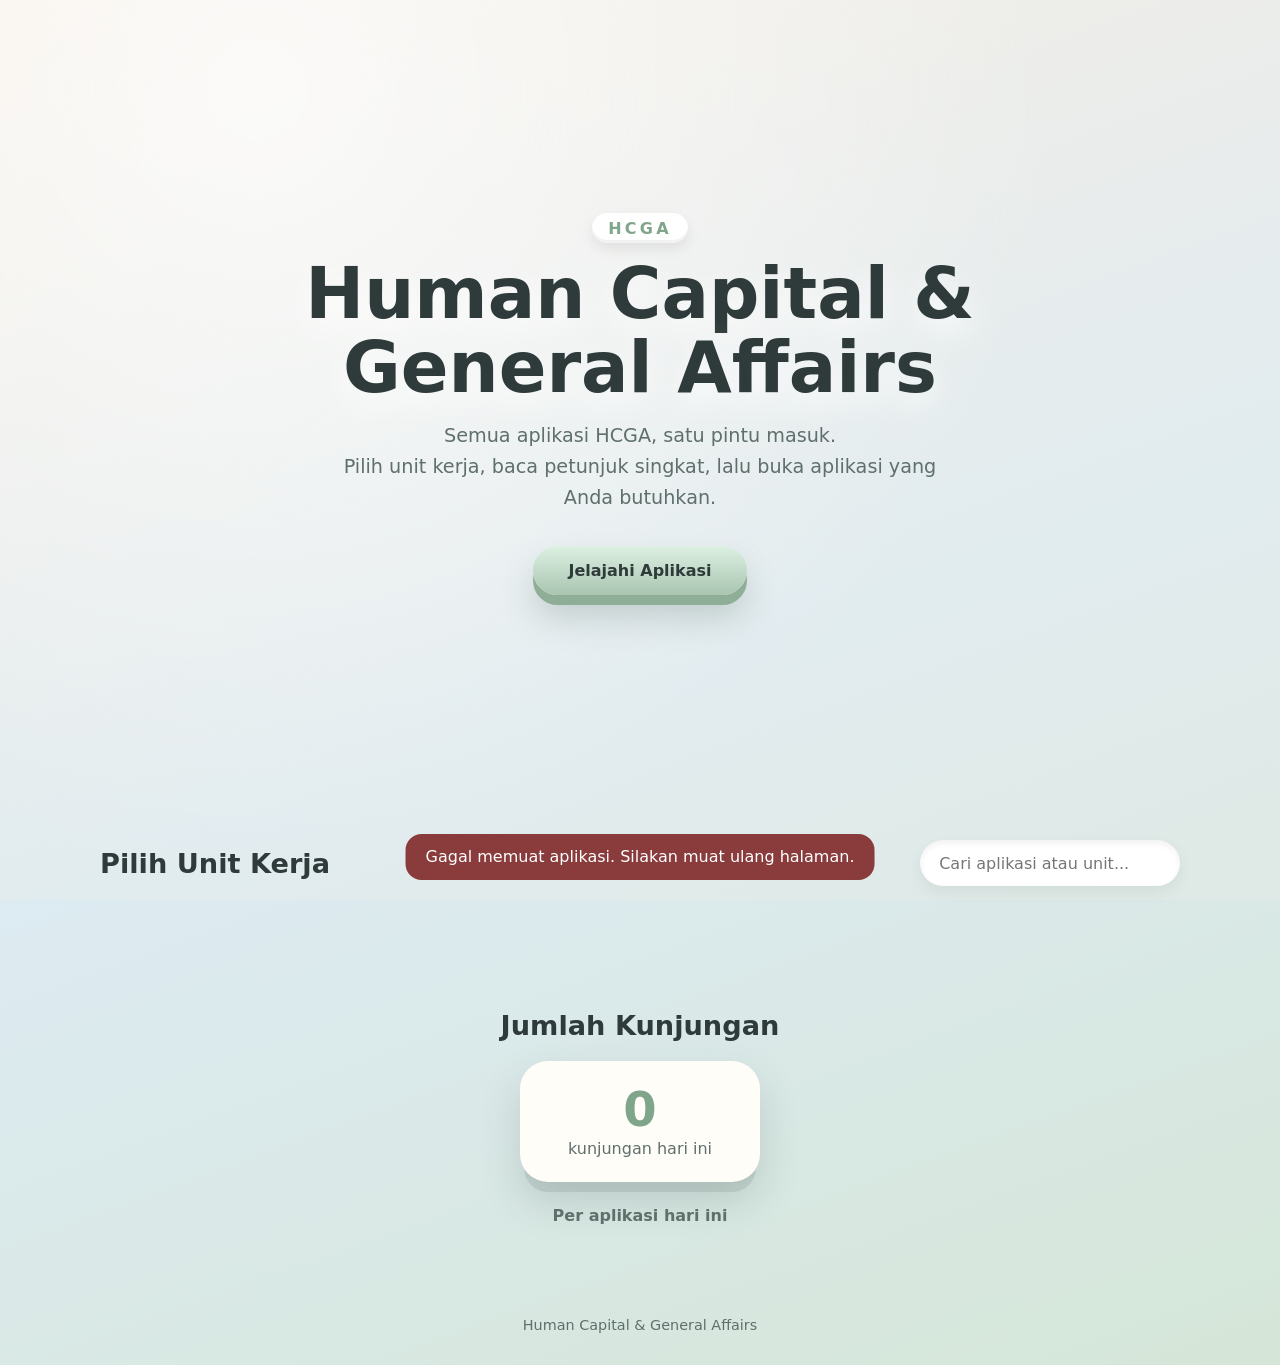
==== index.html @ 66c1c7ee "HCportal" ====
<!DOCTYPE html>
<html lang="id">
<head>
  <meta charset="UTF-8">
  <meta name="viewport" content="width=device-width, initial-scale=1.0">
  <meta name="description" content="Portal Human Capital & General Affairs: semua aplikasi HCGA dalam satu pintu masuk.">
  <title>Human Capital &amp; General Affairs</title>
  <link rel="stylesheet" href="css/style.css">
</head>
<body>

  <!-- Background (diatur dari sheet "Pengaturan") -->
  <div class="bg-layer" id="bg-layer" aria-hidden="true"></div>
  <div class="bg-tint" aria-hidden="true"></div>

  <header class="hero" id="top">
    <div class="hero-inner" id="hero-inner">
      <p class="eyebrow">HCGA</p>
      <h1 class="hero-title">Human Capital &amp; General Affairs</h1>
      <p class="hero-tagline">
        Semua aplikasi HCGA, satu pintu masuk.<br>
        Pilih unit kerja, baca petunjuk singkat, lalu buka aplikasi yang Anda butuhkan.
      </p>
      <a class="btn-primary" href="#units">Jelajahi Aplikasi</a>
    </div>
  </header>

  <main>
    <section id="units" class="section">
      <div class="section-head">
        <h2>Pilih Unit Kerja</h2>
        <input type="search" id="search" class="search"
               placeholder="Cari aplikasi atau unit..." aria-label="Cari aplikasi atau unit">
      </div>

      <div id="units-grid" class="units-grid"></div>
      <p id="empty" class="empty" hidden>Aplikasi tidak ditemukan.</p>
    </section>

    <section id="stats" class="section stats">
      <h2>Jumlah Kunjungan</h2>
      <div class="stat-card">
        <span class="stat-num" id="stat-today">0</span>
        <span class="stat-label">kunjungan hari ini</span>
      </div>
      <h3 class="stat-sub">Per aplikasi hari ini</h3>
      <ul id="stat-list" class="stat-list"></ul>
    </section>
  </main>

  <footer class="footer">Human Capital &amp; General Affairs</footer>

  <div id="loading" class="loading" aria-live="polite"><div class="spinner"></div></div>
  <div id="notif" class="notif" role="status"></div>

  <script src="js/config.js"></script>
  <script src="js/api.js"></script>
  <script src="js/app.js"></script>
</body>
</html>
---- css/style.css ----
/* ============================================================
   STYLE — Portal Induk HCGA (pastel, 3D, gerakan lembut)
   ============================================================ */

:root {
  --cream: #F6EFE6;
  --mist: #DDEBF2;
  --sage: #A9C5B0;
  --sage-deep: #7FA58A;
  --sky: #B9D7EA;
  --ink: #2F3B3A;
  --muted: #5F6F6C;
  --card: #FFFDF8;
  --shadow: 0 20px 40px rgba(60, 80, 75, 0.18);
}

* { box-sizing: border-box; }
[hidden] { display: none !important; }

body {
  margin: 0;
  font-family: "Nunito", "Segoe UI", system-ui, -apple-system, sans-serif;
  color: var(--ink);
  background: linear-gradient(160deg, var(--cream) 0%, var(--mist) 50%, #D5E6D8 100%);
  min-height: 100vh;
  overflow-x: hidden;
}

/* ---------- Background ---------- */
.bg-layer {
  position: fixed;
  inset: 0;
  background-size: cover;
  background-position: center;
  opacity: 0.35;
  z-index: -2;
}
.bg-tint {
  position: fixed;
  inset: 0;
  background: radial-gradient(circle at 20% 10%, rgba(255, 255, 255, 0.7), rgba(246, 239, 230, 0.2) 60%);
  z-index: -1;
  pointer-events: none;
}

/* ---------- Hero ---------- */
.hero {
  min-height: 88vh;
  display: grid;
  place-items: center;
  padding: 4rem 1.25rem 3rem;
  perspective: 1200px;
}
.hero-inner {
  text-align: center;
  max-width: 820px;
  transform-style: preserve-3d;
  transform: translate3d(var(--hx, 0px), var(--hy, 0px), 0);
  transition: transform 0.45s ease-out;
}
.eyebrow {
  display: inline-block;
  margin: 0 0 0.5rem;
  padding: 0.35rem 1rem;
  border-radius: 999px;
  background: #fff;
  font-weight: 800;
  letter-spacing: 0.2em;
  color: var(--sage-deep);
  box-shadow: 0 6px 14px rgba(0, 0, 0, 0.08), inset 0 -3px 0 rgba(0, 0, 0, 0.05);
}
.hero-title {
  font-size: clamp(2.2rem, 6vw, 4.4rem);
  line-height: 1.05;
  margin: 0.4rem 0 1rem;
  color: var(--ink);
  text-shadow: 0 12px 30px rgba(255, 255, 255, 0.85);
  transform-style: preserve-3d;
  animation: floaty 6s ease-in-out infinite;
}
@keyframes floaty {
  0%, 100% { transform: translateY(0) translateZ(40px); }
  50%      { transform: translateY(-12px) translateZ(70px); }
}
.hero-tagline {
  font-size: clamp(1rem, 2.2vw, 1.2rem);
  color: var(--muted);
  line-height: 1.6;
  margin: 0 auto 2rem;
  max-width: 620px;
}
.btn-primary {
  display: inline-block;
  padding: 0.95rem 2.2rem;
  border-radius: 999px;
  text-decoration: none;
  font-weight: 800;
  color: var(--ink);
  background: linear-gradient(180deg, #DDF0E3, var(--sage));
  box-shadow: 0 10px 0 #8FAE98, 0 22px 34px rgba(60, 80, 75, 0.22);
  transition: transform 0.15s ease, box-shadow 0.15s ease;
}
.btn-primary:hover { transform: translateY(-3px); }
.btn-primary:active {
  transform: translateY(6px);
  box-shadow: 0 4px 0 #8FAE98, 0 8px 16px rgba(60, 80, 75, 0.2);
}

/* ---------- Section ---------- */
.section {
  max-width: 1120px;
  margin: 0 auto;
  padding: 3rem 1.25rem;
}
.section-head {
  display: flex;
  flex-wrap: wrap;
  gap: 1rem;
  align-items: center;
  justify-content: space-between;
  margin-bottom: 1.75rem;
}
.section-head h2,
.stats h2 {
  margin: 0;
  font-size: 1.7rem;
}
.search {
  min-width: 260px;
  padding: 0.85rem 1.2rem;
  border: none;
  border-radius: 999px;
  font: inherit;
  background: #fff;
  color: var(--ink);
  box-shadow: inset 0 3px 6px rgba(0, 0, 0, 0.06), 0 6px 14px rgba(60, 80, 75, 0.08);
}
.search:focus { outline: 3px solid var(--sky); outline-offset: 2px; }

/* ---------- Kartu unit (kapsul timbul, 3D) ---------- */
.units-grid {
  display: grid;
  grid-template-columns: repeat(auto-fill, minmax(280px, 1fr));
  gap: 1.75rem;
  perspective: 1000px;
}
.unit-card {
  background: var(--card);
  border-radius: 28px;
  padding: 1rem;
  box-shadow:
    inset 0 2px 0 #fff,
    0 12px 0 -4px rgba(60, 80, 75, 0.12),
    var(--shadow);
  transform: rotateX(var(--rx, 0deg)) rotateY(var(--ry, 0deg));
  transform-style: preserve-3d;
  transition: transform 0.25s ease, box-shadow 0.3s ease;
  will-change: transform;
}
.unit-card.open { box-shadow: inset 0 2px 0 #fff, 0 16px 0 -4px rgba(60, 80, 75, 0.12), 0 30px 50px rgba(60, 80, 75, 0.22); }

.unit-head {
  width: 100%;
  display: flex;
  justify-content: space-between;
  align-items: center;
  gap: 0.75rem;
  padding: 1rem 1.25rem;
  border: none;
  border-radius: 999px;
  font: inherit;
  cursor: pointer;
  text-align: left;
  color: var(--ink);
  background: linear-gradient(135deg, #E4F0E7, #D4E7F1);
  box-shadow: 0 6px 0 #B8CFC0;
  transform: translateZ(30px);
  transition: transform 0.15s ease, box-shadow 0.15s ease;
}
.unit-head:hover { transform: translateZ(30px) translateY(-2px); }
.unit-head:active { transform: translateZ(30px) translateY(4px); box-shadow: 0 2px 0 #B8CFC0; }
.unit-name { font-weight: 800; font-size: 1.05rem; }
.unit-count {
  font-size: 0.85rem;
  color: var(--muted);
  white-space: nowrap;
}

.unit-body { padding-top: 0.75rem; }
.unit-card.open .unit-body { animation: drawer 0.45s ease both; }
@keyframes drawer {
  from { opacity: 0; transform: translateY(-10px); }
  to   { opacity: 1; transform: none; }
}

.app-grid { display: grid; gap: 0.9rem; }
.app-card {
  background: #fff;
  border-radius: 20px;
  padding: 1rem 1.1rem;
  box-shadow: 0 8px 18px rgba(60, 80, 75, 0.12);
}
.app-card h3 { margin: 0 0 0.35rem; font-size: 1.05rem; }
.app-card p {
  margin: 0 0 0.9rem;
  font-size: 0.92rem;
  color: var(--muted);
  line-height: 1.5;
}
.btn-open {
  border: none;
  border-radius: 999px;
  padding: 0.6rem 1.2rem;
  font: inherit;
  font-weight: 800;
  cursor: pointer;
  color: var(--ink);
  background: linear-gradient(180deg, #DDF0E3, var(--sage));
  box-shadow: 0 5px 0 #8FAE98;
  transition: transform 0.12s ease, box-shadow 0.12s ease;
}
.btn-open:hover { transform: translateY(-2px); }
.btn-open:active { transform: translateY(4px); box-shadow: 0 1px 0 #8FAE98; }

.empty { text-align: center; color: var(--muted); padding: 2rem 0; }

/* ---------- Animasi muncul saat digulir ---------- */
.reveal {
  opacity: 0;
  translate: 0 36px;
  transition: opacity 0.6s ease var(--d, 0ms), translate 0.6s ease var(--d, 0ms);
}
.reveal.in {
  opacity: 1;
  translate: 0 0;
  /* setelah muncul, hapus jeda agar efek kartu tidak tertunda */
  transition: transform 0.25s ease, box-shadow 0.3s ease, opacity 0.6s, translate 0.6s;
}

/* ---------- Statistik ---------- */
.stats { text-align: center; }
.stat-card {
  display: inline-flex;
  flex-direction: column;
  align-items: center;
  min-width: 240px;
  margin: 1.25rem auto 1.5rem;
  padding: 1.5rem 2rem;
  border-radius: 28px;
  background: var(--card);
  box-shadow: 0 14px 0 -4px rgba(60, 80, 75, 0.12), var(--shadow);
}
.stat-num {
  font-size: 3rem;
  font-weight: 800;
  color: var(--sage-deep);
  line-height: 1;
}
.stat-label { color: var(--muted); margin-top: 0.35rem; }
.stat-sub { font-size: 1rem; margin: 0 0 0.75rem; color: var(--muted); }
.stat-list {
  list-style: none;
  padding: 0;
  margin: 0 auto;
  max-width: 480px;
}
.stat-list li {
  display: flex;
  justify-content: space-between;
  padding: 0.75rem 1rem;
  margin-bottom: 0.5rem;
  border-radius: 16px;
  background: #fff;
  box-shadow: 0 4px 10px rgba(60, 80, 75, 0.08);
}

/* ---------- Footer ---------- */
.footer {
  text-align: center;
  padding: 2rem 1rem;
  color: var(--muted);
  font-size: 0.9rem;
}

/* ---------- Loading & notifikasi ---------- */
.loading {
  position: fixed;
  inset: 0;
  display: none;
  align-items: center;
  justify-content: center;
  background: rgba(246, 239, 230, 0.7);
  z-index: 50;
}
.spinner {
  width: 44px;
  height: 44px;
  border-radius: 50%;
  border: 5px solid #CFE6D6;
  border-top-color: var(--sage-deep);
  animation: spin 1s linear infinite;
}
@keyframes spin { to { transform: rotate(360deg); } }

.notif {
  position: fixed;
  left: 50%;
  bottom: 20px;
  transform: translate(-50%, 160%);
  transition: transform 0.4s ease;
  padding: 0.85rem 1.25rem;
  border-radius: 16px;
  background: var(--ink);
  color: #fff;
  z-index: 60;
  max-width: 90vw;
}
.notif.show { transform: translate(-50%, 0); }
.notif.notif-error { background: #8A3B3B; }

/* ---------- Tampilan kecil (ponsel) ---------- */
@media (max-width: 600px) {
  .unit-card { transform: none !important; }
  .search { min-width: 100%; }
}

/* ---------- Kurangi gerakan (pengaturan perangkat) ---------- */
@media (prefers-reduced-motion: reduce) {
  *, *::before, *::after {
    animation: none !important;
    transition: none !important;
  }
  .reveal { opacity: 1; translate: none; }
  .unit-card { transform: none !important; }
  .hero-inner { transform: none !important; }
}
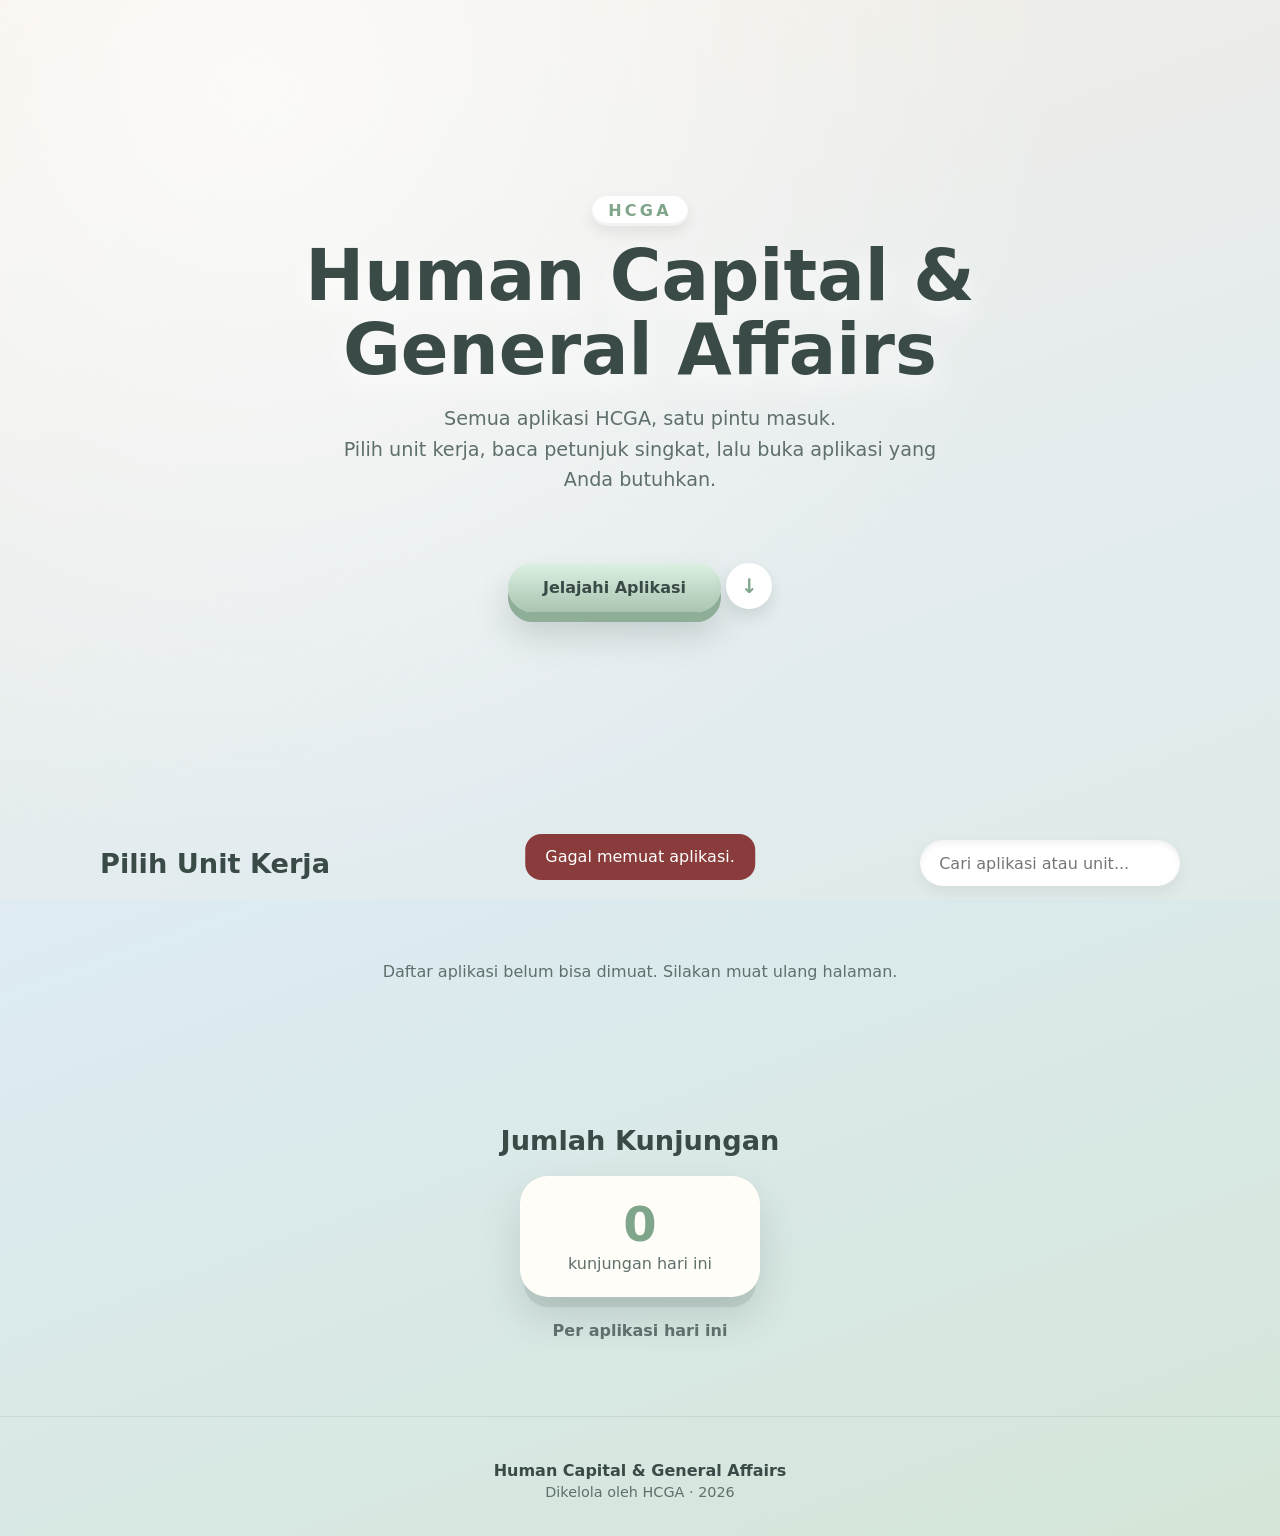
==== commit 9ddd96e5: "Perbaikan tampilan: favicon, kerangka memuat, footer, fokus keyboard" ====
--- a/index.html
+++ b/index.html
@@ -4,6 +4,18 @@
   <meta charset="UTF-8">
   <meta name="viewport" content="width=device-width, initial-scale=1.0">
   <meta name="description" content="Portal Human Capital & General Affairs: semua aplikasi HCGA dalam satu pintu masuk.">
+  <meta name="theme-color" content="#A9C5B0">
+
+  <!-- Judul & pratinjau saat tautan dibagikan -->
+  <meta property="og:type" content="website">
+  <meta property="og:title" content="Human Capital & General Affairs">
+  <meta property="og:description" content="Semua aplikasi HCGA, satu pintu masuk. Pilih unit kerja, baca petunjuk singkat, lalu buka aplikasi yang Anda butuhkan.">
+  <meta property="og:locale" content="id_ID">
+  <meta name="twitter:card" content="summary">
+
+  <!-- Ikon tab browser (SVG, tanpa berkas tambahan) -->
+  <link rel="icon" href="data:image/svg+xml,%3Csvg xmlns='http://www.w3.org/2000/svg' viewBox='0 0 64 64'%3E%3Crect width='64' height='64' rx='18' fill='%23A9C5B0'/%3E%3Ctext x='32' y='46' font-size='38' text-anchor='middle' font-family='Arial' font-weight='700' fill='%232F3B3A'%3EH%3C/text%3E%3C/svg%3E">
+
   <title>Human Capital &amp; General Affairs</title>
   <link rel="stylesheet" href="css/style.css">
 </head>
@@ -22,6 +34,7 @@
         Pilih unit kerja, baca petunjuk singkat, lalu buka aplikasi yang Anda butuhkan.
       </p>
       <a class="btn-primary" href="#units">Jelajahi Aplikasi</a>
+      <a class="scroll-hint" href="#units" aria-label="Gulir ke daftar unit kerja">↓</a>
     </div>
   </header>
 
@@ -48,7 +61,10 @@
     </section>
   </main>
 
-  <footer class="footer">Human Capital &amp; General Affairs</footer>
+  <footer class="footer">
+    <p class="footer-title">Human Capital &amp; General Affairs</p>
+    <p>Dikelola oleh HCGA &middot; <span id="year"></span></p>
+  </footer>
 
   <div id="loading" class="loading" aria-live="polite"><div class="spinner"></div></div>
   <div id="notif" class="notif" role="status"></div>
--- a/css/style.css
+++ b/css/style.css
@@ -8,7 +8,7 @@
   --sage: #A9C5B0;
   --sage-deep: #7FA58A;
   --sky: #B9D7EA;
-  --ink: #2F3B3A;
+  --ink: #3A4A47;
   --muted: #5F6F6C;
   --card: #FFFDF8;
   --shadow: 0 20px 40px rgba(60, 80, 75, 0.18);
@@ -104,6 +104,27 @@
 .btn-primary:active {
   transform: translateY(6px);
   box-shadow: 0 4px 0 #8FAE98, 0 8px 16px rgba(60, 80, 75, 0.2);
+}
+
+/* Petunjuk gulir ke bawah */
+.scroll-hint {
+  display: inline-grid;
+  place-items: center;
+  width: 46px;
+  height: 46px;
+  margin-top: 2.2rem;
+  border-radius: 50%;
+  background: #fff;
+  color: var(--sage-deep);
+  font-size: 1.25rem;
+  font-weight: 800;
+  text-decoration: none;
+  box-shadow: 0 8px 16px rgba(60, 80, 75, 0.15);
+  animation: bob 2.2s ease-in-out infinite;
+}
+@keyframes bob {
+  0%, 100% { transform: translateY(0); }
+  50%      { transform: translateY(8px); }
 }
 
 /* ---------- Section ---------- */
@@ -224,6 +245,26 @@
 
 .empty { text-align: center; color: var(--muted); padding: 2rem 0; }
 
+/* Kerangka kartu saat data sedang dimuat */
+.unit-card.skeleton {
+  min-height: 96px;
+  transform: none !important;
+  pointer-events: none;
+  background: linear-gradient(90deg, #FFFDF8 25%, #EFE8DC 50%, #FFFDF8 75%);
+  background-size: 200% 100%;
+  animation: shimmer 1.4s linear infinite;
+}
+@keyframes shimmer {
+  from { background-position: 200% 0; }
+  to   { background-position: -200% 0; }
+}
+
+/* Indikator fokus untuk pengguna keyboard */
+:focus-visible {
+  outline: 3px solid var(--sky);
+  outline-offset: 3px;
+}
+
 /* ---------- Animasi muncul saat digulir ---------- */
 .reveal {
   opacity: 0;
@@ -277,10 +318,14 @@
 /* ---------- Footer ---------- */
 .footer {
   text-align: center;
-  padding: 2rem 1rem;
+  padding: 2.5rem 1rem 2rem;
   color: var(--muted);
   font-size: 0.9rem;
-}
+  border-top: 1px solid rgba(60, 80, 75, 0.1);
+  margin-top: 1rem;
+}
+.footer p { margin: 0.25rem 0; }
+.footer-title { font-weight: 800; color: var(--ink); font-size: 1rem; }
 
 /* ---------- Loading & notifikasi ---------- */
 .loading {
